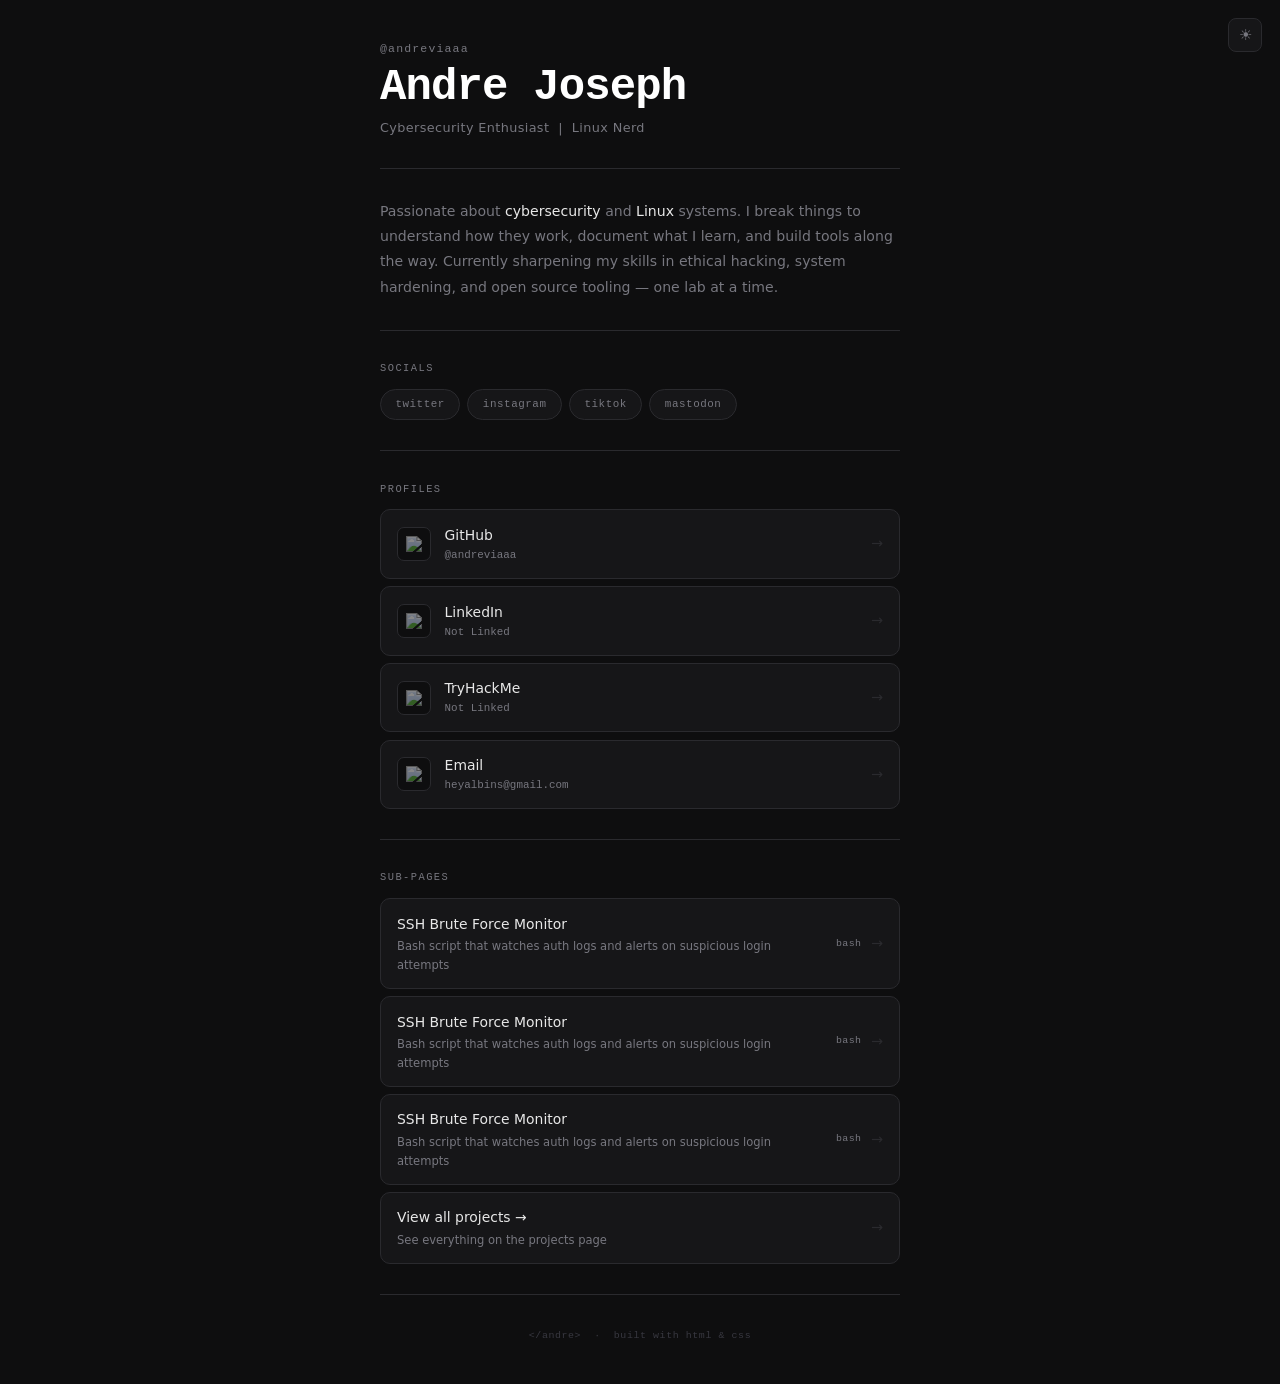
==== index.html @ 6d5d3662 "Add files via upload" ====
<!doctype html>
<html lang="en">
    <head>
        <meta charset="UTF-8" />
        <meta name="viewport" content="width=device-width, initial-scale=1.0" />
        <title>Andre Viaaa — Just happen to be here</title>
        <meta
            name="description"
            content="Andre — Cybersecurity enthusiast and Linux nerd. Breaking things, learning how they work, and building tools along the way."
        />
        <meta name="author" content="Andre" />
        <meta name="theme-color" content="#0e0e0f" />
        <meta property="og:title" content="Andre — Cybersecurity Enthusiast" />
        <meta
            property="og:description"
            content="Cybersecurity enthusiast and Linux nerd. Breaking things, learning how they work, and building tools along the way."
        />
        <meta property="og:type" content="website" />
        <link
            rel="icon"
            type="image/svg+xml"
            href="data:image/svg+xml,<svg xmlns='http://www.w3.org/2000/svg' viewBox='0 0 32 32'><rect width='32' height='32' rx='6' fill='%230e0e0f'/><rect x='6' y='20' width='14' height='4' rx='1' fill='%23e8e8e8'/></svg>"
        />
        <link rel="stylesheet" href="assets/css/main.css" />
    </head>
    <body>
        <button
            class="toggle-btn"
            onclick="toggleTheme()"
            title="Toggle light/dark mode"
            aria-label="Toggle light/dark mode"
        >
            <span id="theme-icon">☀</span>
        </button>

        <main class="card">
            <!-- ── Header ── -->
            <header>
                <p class="handle">@andreviaaa</p>
                <h1 class="name">Andre Joseph</h1>
                <p class="subheading">
                    Cybersecurity Enthusiast &nbsp;|&nbsp; Linux Nerd
                </p>
            </header>

            <div class="divider"></div>

            <!-- ── Intro ── -->
            <p class="intro">
                Passionate about <strong>cybersecurity</strong> and
                <strong>Linux</strong> systems. I break things to understand how
                they work, document what I learn, and build tools along the way.
                Currently sharpening my skills in ethical hacking, system
                hardening, and open source tooling — one lab at a time.
            </p>

            <div class="divider"></div>

            <!-- ── Socials ── -->
            <!-- TO ADD: copy any social-pill line, update href and text -->
            <section>
                <p class="section-label">Socials</p>
                <div class="socials">
                    <a
                        class="social-pill"
                        href="https://twitter.com/andreviaaa"
                        target="_blank"
                        rel="noopener noreferrer"
                        >twitter</a
                    >
                    <a
                        class="social-pill"
                        href="https://instagram.com/andreviaaa"
                        target="_blank"
                        rel="noopener noreferrer"
                        >instagram</a
                    >
                    <a
                        class="social-pill"
                        href="https://reddit.com/u/andreviaaa"
                        target="_blank"
                        rel="noopener noreferrer"
                        >tiktok</a
                    >
                    <a
                        class="social-pill"
                        href="https://t.me/andreviaaa"
                        target="_blank"
                        rel="noopener noreferrer"
                        >mastodon</a
                    >
                    <!-- add more pills here -->
                </div>
            </section>

            <div class="divider"></div>

            <!-- ── Profiles ── -->
            <!-- TO ADD: copy any link-item block, update href, link-name, link-handle, img src -->
            <section>
                <p class="section-label">Profiles</p>
                <nav class="links">
                    <a
                        class="link-item"
                        href="https://github.com/andreviaaa"
                        target="_blank"
                        rel="noopener noreferrer"
                    >
                        <div class="link-left">
                            <div class="link-icon">
                                <img
                                    src="assets/icons/github.png"
                                    alt="GitHub"
                                />
                            </div>
                            <div class="link-info">
                                <span class="link-name">GitHub</span>
                                <span class="link-handle">@andreviaaa</span>
                            </div>
                        </div>
                        <span class="link-arrow">→</span>
                    </a>

                    <a
                        class="link-item"
                        href="#"
                        target="_blank"
                        rel="noopener noreferrer"
                    >
                        <div class="link-left">
                            <div class="link-icon">
                                <img
                                    src="assets/icons/linkedin.png"
                                    alt="LinkedIn"
                                />
                            </div>
                            <div class="link-info">
                                <span class="link-name">LinkedIn</span>
                                <span class="link-handle">Not Linked</span>
                            </div>
                        </div>
                        <span class="link-arrow">→</span>
                    </a>

                    <a
                        class="link-item"
                        href="#"
                        target="_blank"
                        rel="noopener noreferrer"
                    >
                        <div class="link-left">
                            <div class="link-icon">
                                <img
                                    src="assets/icons/tryhackme.png"
                                    alt="TryHackMe"
                                />
                            </div>
                            <div class="link-info">
                                <span class="link-name">TryHackMe</span>
                                <span class="link-handle">Not Linked</span>
                            </div>
                        </div>
                        <span class="link-arrow">→</span>
                    </a>

                    <a class="link-item" href="mailto:heyalbins@gmail.com">
                        <div class="link-left">
                            <div class="link-icon">
                                <img src="assets/icons/email.png" alt="Email" />
                            </div>
                            <div class="link-info">
                                <span class="link-name">Email</span>
                                <span class="link-handle"
                                    >heyalbins@gmail.com</span
                                >
                            </div>
                        </div>
                        <span class="link-arrow">→</span>
                    </a>
                </nav>
            </section>

            <div class="divider"></div>

            <!-- ── Projects ── -->
            <!-- TO ADD: copy any port-card block, update href, port-title, port-desc, port-tag -->
            <section>
                <p class="section-label">Sub-Pages</p>
                <div class="port-grid">
                    <a class="port-card" href="pages/projects.html">
                        <div class="port-info">
                            <span class="port-title"
                                >SSH Brute Force Monitor</span
                            >
                            <span class="port-desc"
                                >Bash script that watches auth logs and alerts
                                on suspicious login attempts</span
                            >
                        </div>
                        <div class="port-meta">
                            <span class="port-tag">bash</span
                            ><span class="port-arrow">→</span>
                        </div>
                    </a>

                    <a class="port-card" href="pages/projects.html">
                        <div class="port-info">
                            <span class="port-title"
                                >SSH Brute Force Monitor</span
                            >
                            <span class="port-desc"
                                >Bash script that watches auth logs and alerts
                                on suspicious login attempts</span
                            >
                        </div>
                        <div class="port-meta">
                            <span class="port-tag">bash</span
                            ><span class="port-arrow">→</span>
                        </div>
                    </a>

                    <a class="port-card" href="pages/projects.html">
                        <div class="port-info">
                            <span class="port-title"
                                >SSH Brute Force Monitor</span
                            >
                            <span class="port-desc"
                                >Bash script that watches auth logs and alerts
                                on suspicious login attempts</span
                            >
                        </div>
                        <div class="port-meta">
                            <span class="port-tag">bash</span
                            ><span class="port-arrow">→</span>
                        </div>
                    </a>

                    <a class="port-card" href="pages/projects.html">
                        <div class="port-info">
                            <span class="port-title">View all projects →</span>
                            <span class="port-desc"
                                >See everything on the projects page</span
                            >
                        </div>
                        <div class="port-meta">
                            <span class="port-arrow">→</span>
                        </div>
                    </a>
                </div>
            </section>

            <div class="divider"></div>

            <footer class="footer">
                &lt;/andre&gt; &nbsp;·&nbsp; built with html &amp; css
            </footer>
        </main>

        <script>
            const root = document.documentElement;
            const icon = document.getElementById("theme-icon");
            function applyTheme(t) {
                root.classList.toggle("light", t === "light");
                icon.textContent = t === "light" ? "☾" : "☀";
            }
            function toggleTheme() {
                const next = root.classList.contains("light")
                    ? "dark"
                    : "light";
                localStorage.setItem("theme", next);
                applyTheme(next);
            }
            applyTheme(localStorage.getItem("theme") || "dark");
        </script>
    </body>
</html>
---- assets/css/main.css ----
/* ============================================================
   main.css — base styles + index.html & 404.html
   zyne.github.io
   ============================================================ */

/* ── Reset ── */
*, *::before, *::after {
  box-sizing: border-box;
  margin: 0;
  padding: 0;
}

/* ── Variables: Dark (default) ── */
:root {
  --bg:        #0e0e0f;
  --surface:   #161618;
  --border:    #2a2a2e;
  --text:      #e8e8e8;
  --muted:     #77777f;
  --highlight: #ffffff;
  --hover-bg:  #1c1c1f;
  --hover-bd:  #4a4a52;
  --footer:    #383840;
  --mono:      'Courier New', Courier, monospace;
  --sans:      -apple-system, BlinkMacSystemFont, 'Segoe UI', system-ui, sans-serif;
  --radius:    10px;
  --max-width: 520px;
  --trans:     0.2s ease;
}

/* ── Variables: Light ── */
:root.light {
  --bg:        #f4f4f5;
  --surface:   #ffffff;
  --border:    #e2e2e5;
  --text:      #1a1a1a;
  --muted:     #888892;
  --highlight: #000000;
  --hover-bg:  #f0f0f2;
  --hover-bd:  #c0c0c8;
  --footer:    #b0b0b8;
}

/* ── Smooth theme transitions ── */
body,
.link-item,
.port-card,
.social-pill,
.link-icon,
.toggle-btn {
  transition:
    background-color var(--trans),
    border-color     var(--trans),
    color            var(--trans);
}

/* ── Base ── */
body {
  background-color: var(--bg);
  color: var(--text);
  font-family: var(--sans);
  font-size: 15px;
  line-height: 1.6;
  min-height: 100dvh;
  display: flex;
  flex-direction: column;
  align-items: center;
  justify-content: center;
  padding: 2.5rem 1.25rem;
}

/* ── Page wrapper ── */
.card {
  width: 100%;
  max-width: var(--max-width);
  display: flex;
  flex-direction: column;
  gap: 1.85rem;
}

/* ── Theme toggle ── */
.toggle-btn {
  position: fixed;
  top: 1.1rem;
  right: 1.1rem;
  width: 34px;
  height: 34px;
  display: flex;
  align-items: center;
  justify-content: center;
  background: var(--surface);
  border: 1px solid var(--border);
  border-radius: 8px;
  cursor: pointer;
  font-size: 0.95rem;
  color: var(--muted);
  user-select: none;
}
.toggle-btn:hover {
  border-color: var(--hover-bd);
  color: var(--text);
}

/* ── Divider ── */
.divider {
  width: 100%;
  height: 1px;
  background: var(--border);
}

/* ── Section label ── */
.section-label {
  font-family: var(--mono);
  font-size: 0.65rem;
  color: var(--muted);
  letter-spacing: 0.14em;
  text-transform: uppercase;
  margin-bottom: 0.75rem;
}

/* ── Footer ── */
.footer {
  font-family: var(--mono);
  font-size: 0.62rem;
  color: var(--footer);
  text-align: center;
  letter-spacing: 0.06em;
  padding-top: 0.25rem;
}

/* ── INDEX: Header ── */
.handle {
  font-family: var(--mono);
  font-size: 0.72rem;
  color: var(--muted);
  letter-spacing: 0.1em;
  margin-bottom: 0.3rem;
}
.name {
  font-family: var(--mono);
  font-size: clamp(2rem, 8vw, 2.75rem);
  font-weight: 700;
  color: var(--highlight);
  letter-spacing: -0.02em;
  line-height: 1.1;
}
.subheading {
  font-size: 0.8rem;
  color: var(--muted);
  margin-top: 0.4rem;
  letter-spacing: 0.03em;
}

/* ── INDEX: Intro ── */
.intro {
  font-size: 0.88rem;
  color: var(--muted);
  line-height: 1.8;
}
.intro strong {
  color: var(--text);
  font-weight: 500;
}

/* ── INDEX: Social pills ── */
.socials {
  display: flex;
  flex-wrap: wrap;
  gap: 0.45rem;
}
.social-pill {
  display: inline-flex;
  align-items: center;
  padding: 0.38rem 0.9rem;
  background: var(--surface);
  border: 1px solid var(--border);
  border-radius: 999px;
  text-decoration: none;
  font-family: var(--mono);
  font-size: 0.68rem;
  color: var(--muted);
  letter-spacing: 0.05em;
}
.social-pill:hover {
  border-color: var(--hover-bd);
  color: var(--text);
  background: var(--hover-bg);
}

/* ── INDEX: Profile link rows ── */
.links {
  display: flex;
  flex-direction: column;
  gap: 0.45rem;
}
.link-item {
  display: flex;
  align-items: center;
  justify-content: space-between;
  padding: 0.85rem 1rem;
  background: var(--surface);
  border: 1px solid var(--border);
  border-radius: var(--radius);
  text-decoration: none;
  color: var(--text);
}
.link-item:hover {
  border-color: var(--hover-bd);
  background: var(--hover-bg);
}
.link-left {
  display: flex;
  align-items: center;
  gap: 0.85rem;
}
.link-icon {
  width: 34px;
  height: 34px;
  display: flex;
  align-items: center;
  justify-content: center;
  background: var(--bg);
  border: 1px solid var(--border);
  border-radius: 7px;
  flex-shrink: 0;
}
.link-icon img {
  width: 16px;
  height: 16px;
  object-fit: contain;
  opacity: 0.5;
  transition: opacity var(--trans);
}
.link-item:hover .link-icon img { opacity: 1; }
.link-info {
  display: flex;
  flex-direction: column;
  gap: 0.05rem;
}
.link-name {
  font-size: 0.87rem;
  font-weight: 500;
  color: var(--text);
}
.link-handle {
  font-family: var(--mono);
  font-size: 0.68rem;
  color: var(--muted);
}
.link-arrow {
  color: var(--border);
  font-size: 0.9rem;
  transition: color var(--trans), transform var(--trans);
}
.link-item:hover .link-arrow {
  color: var(--muted);
  transform: translateX(2px);
}

/* ── INDEX: Portfolio preview cards ── */
.port-grid {
  display: flex;
  flex-direction: column;
  gap: 0.45rem;
}
.port-card {
  display: flex;
  align-items: center;
  justify-content: space-between;
  padding: 0.85rem 1rem;
  background: var(--surface);
  border: 1px solid var(--border);
  border-radius: var(--radius);
  text-decoration: none;
  color: var(--text);
  transition: background-color var(--trans), border-color var(--trans);
}
.port-card:hover {
  border-color: var(--hover-bd);
  background: var(--hover-bg);
}
.port-info {
  display: flex;
  flex-direction: column;
  gap: 0.15rem;
}
.port-title {
  font-size: 0.87rem;
  font-weight: 500;
  color: var(--text);
}
.port-desc {
  font-size: 0.72rem;
  color: var(--muted);
}
.port-meta {
  display: flex;
  align-items: center;
  gap: 0.6rem;
  flex-shrink: 0;
  margin-left: 0.75rem;
}
.port-tag {
  font-family: var(--mono);
  font-size: 0.62rem;
  color: var(--muted);
  letter-spacing: 0.04em;
  white-space: nowrap;
}
.port-arrow {
  color: var(--border);
  font-size: 0.9rem;
  transition: color var(--trans), transform var(--trans);
}
.port-card:hover .port-arrow {
  color: var(--muted);
  transform: translateX(2px);
}

/* ── 404 ── */
.code-404 {
  font-family: var(--mono);
  font-size: clamp(3.5rem, 16vw, 5.5rem);
  font-weight: 700;
  color: var(--highlight);
  letter-spacing: -0.04em;
  line-height: 1;
}
.label-404 {
  font-family: var(--mono);
  font-size: 0.72rem;
  color: var(--muted);
  letter-spacing: 0.1em;
  margin-top: 0.5rem;
}
.message-404 {
  font-size: 0.88rem;
  color: var(--muted);
  line-height: 1.8;
}
.message-404 strong {
  color: var(--text);
  font-weight: 500;
}
.home-btn {
  display: inline-flex;
  align-items: center;
  gap: 0.5rem;
  padding: 0.85rem 1rem;
  background: var(--surface);
  border: 1px solid var(--border);
  border-radius: var(--radius);
  text-decoration: none;
  font-size: 0.87rem;
  font-weight: 500;
  color: var(--text);
  align-self: flex-start;
  transition: background-color var(--trans), border-color var(--trans);
}
.home-btn:hover {
  border-color: var(--hover-bd);
  background: var(--hover-bg);
}
.home-btn-arrow {
  color: var(--muted);
  transition: transform var(--trans);
}
.home-btn:hover .home-btn-arrow {
  transform: translateX(-2px);
}

/* ── Mobile ── */
@media (max-width: 400px) {
  .link-item,
  .port-card   { padding: 0.75rem 0.85rem; }
  .social-pill { font-size: 0.65rem; padding: 0.32rem 0.75rem; }
}
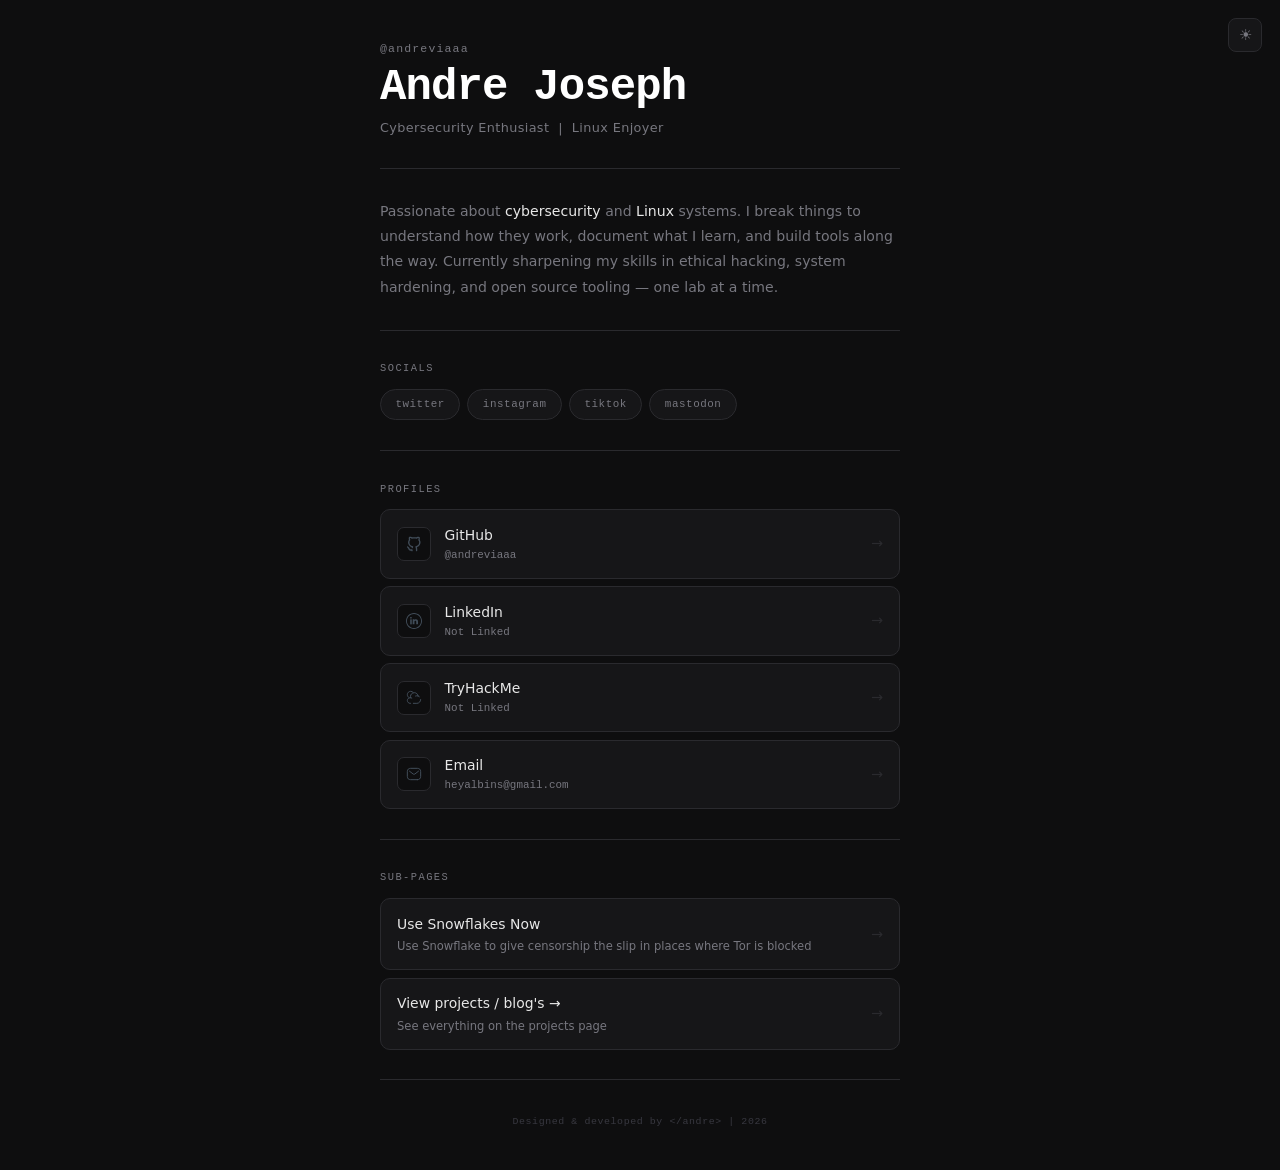
==== commit 7cd554b5: "Add files via upload" ====
--- a/index.html
+++ b/index.html
@@ -3,7 +3,7 @@
     <head>
         <meta charset="UTF-8" />
         <meta name="viewport" content="width=device-width, initial-scale=1.0" />
-        <title>Andre Viaaa — Just happen to be here</title>
+        <title>Andre Joseph — Just happen to be here</title>
         <meta
             name="description"
             content="Andre — Cybersecurity enthusiast and Linux nerd. Breaking things, learning how they work, and building tools along the way."
@@ -16,11 +16,7 @@
             content="Cybersecurity enthusiast and Linux nerd. Breaking things, learning how they work, and building tools along the way."
         />
         <meta property="og:type" content="website" />
-        <link
-            rel="icon"
-            type="image/svg+xml"
-            href="data:image/svg+xml,<svg xmlns='http://www.w3.org/2000/svg' viewBox='0 0 32 32'><rect width='32' height='32' rx='6' fill='%230e0e0f'/><rect x='6' y='20' width='14' height='4' rx='1' fill='%23e8e8e8'/></svg>"
-        />
+        <link rel="icon" type="image/svg+xml" href="assets/icons/ghost.png" />
         <link rel="stylesheet" href="assets/css/main.css" />
     </head>
     <body>
@@ -39,7 +35,7 @@
                 <p class="handle">@andreviaaa</p>
                 <h1 class="name">Andre Joseph</h1>
                 <p class="subheading">
-                    Cybersecurity Enthusiast &nbsp;|&nbsp; Linux Nerd
+                    Cybersecurity Enthusiast &nbsp;|&nbsp; Linux Enjoyer
                 </p>
             </header>
 
@@ -63,7 +59,7 @@
                 <div class="socials">
                     <a
                         class="social-pill"
-                        href="https://twitter.com/andreviaaa"
+                        href="#"
                         target="_blank"
                         rel="noopener noreferrer"
                         >twitter</a
@@ -77,14 +73,14 @@
                     >
                     <a
                         class="social-pill"
-                        href="https://reddit.com/u/andreviaaa"
+                        href="https://tiktok.com/andreviaaa"
                         target="_blank"
                         rel="noopener noreferrer"
                         >tiktok</a
                     >
                     <a
                         class="social-pill"
-                        href="https://t.me/andreviaaa"
+                        href="#"
                         target="_blank"
                         rel="noopener noreferrer"
                         >mastodon</a
@@ -109,7 +105,7 @@
                         <div class="link-left">
                             <div class="link-icon">
                                 <img
-                                    src="assets/icons/github.png"
+                                    src="assets/icons/github.svg"
                                     alt="GitHub"
                                 />
                             </div>
@@ -130,7 +126,7 @@
                         <div class="link-left">
                             <div class="link-icon">
                                 <img
-                                    src="assets/icons/linkedin.png"
+                                    src="assets/icons/linkedin.svg"
                                     alt="LinkedIn"
                                 />
                             </div>
@@ -151,7 +147,7 @@
                         <div class="link-left">
                             <div class="link-icon">
                                 <img
-                                    src="assets/icons/tryhackme.png"
+                                    src="assets/icons/tryhackme.svg"
                                     alt="TryHackMe"
                                 />
                             </div>
@@ -166,7 +162,7 @@
                     <a class="link-item" href="mailto:heyalbins@gmail.com">
                         <div class="link-left">
                             <div class="link-icon">
-                                <img src="assets/icons/email.png" alt="Email" />
+                                <img src="assets/icons/email.svg" alt="Email" />
                             </div>
                             <div class="link-info">
                                 <span class="link-name">Email</span>
@@ -187,57 +183,29 @@
             <section>
                 <p class="section-label">Sub-Pages</p>
                 <div class="port-grid">
+                    <a
+                        class="port-card"
+                        href="https://snowflake.torproject.org/"
+                        target="_blank"
+                    >
+                        <div class="port-info">
+                            <span class="port-title">Use Snowflakes Now</span>
+                            <span class="port-desc"
+                                >Use Snowflake to give censorship the slip in
+                                places where Tor is blocked</span
+                            >
+                        </div>
+                        <div class="port-meta">
+                            <!-- --  <span class="port-tag">good-ads</span> -->
+                            <span class="port-arrow">→</span>
+                        </div>
+                    </a>
+
                     <a class="port-card" href="pages/projects.html">
                         <div class="port-info">
                             <span class="port-title"
-                                >SSH Brute Force Monitor</span
+                                >View projects / blog's →</span
                             >
-                            <span class="port-desc"
-                                >Bash script that watches auth logs and alerts
-                                on suspicious login attempts</span
-                            >
-                        </div>
-                        <div class="port-meta">
-                            <span class="port-tag">bash</span
-                            ><span class="port-arrow">→</span>
-                        </div>
-                    </a>
-
-                    <a class="port-card" href="pages/projects.html">
-                        <div class="port-info">
-                            <span class="port-title"
-                                >SSH Brute Force Monitor</span
-                            >
-                            <span class="port-desc"
-                                >Bash script that watches auth logs and alerts
-                                on suspicious login attempts</span
-                            >
-                        </div>
-                        <div class="port-meta">
-                            <span class="port-tag">bash</span
-                            ><span class="port-arrow">→</span>
-                        </div>
-                    </a>
-
-                    <a class="port-card" href="pages/projects.html">
-                        <div class="port-info">
-                            <span class="port-title"
-                                >SSH Brute Force Monitor</span
-                            >
-                            <span class="port-desc"
-                                >Bash script that watches auth logs and alerts
-                                on suspicious login attempts</span
-                            >
-                        </div>
-                        <div class="port-meta">
-                            <span class="port-tag">bash</span
-                            ><span class="port-arrow">→</span>
-                        </div>
-                    </a>
-
-                    <a class="port-card" href="pages/projects.html">
-                        <div class="port-info">
-                            <span class="port-title">View all projects →</span>
                             <span class="port-desc"
                                 >See everything on the projects page</span
                             >
@@ -252,7 +220,7 @@
             <div class="divider"></div>
 
             <footer class="footer">
-                &lt;/andre&gt; &nbsp;·&nbsp; built with html &amp; css
+                Designed & developed by &lt;/andre&gt; | 2026
             </footer>
         </main>
 
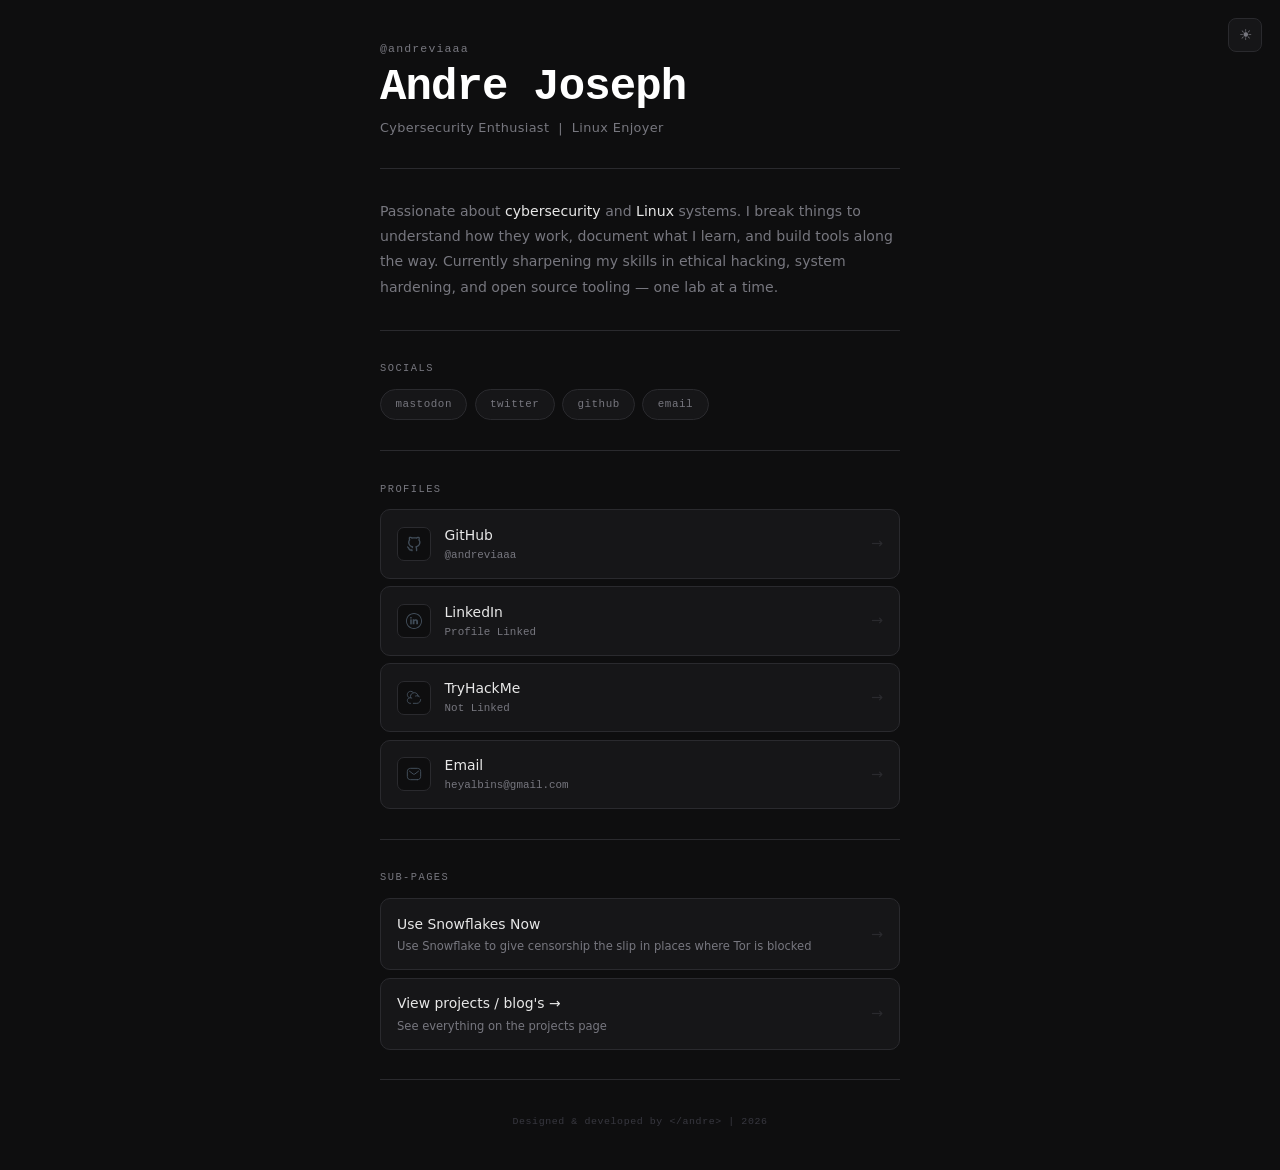
==== commit 84219a66: "Add files via upload" ====
--- a/index.html
+++ b/index.html
@@ -62,29 +62,31 @@
                         href="#"
                         target="_blank"
                         rel="noopener noreferrer"
+                        >mastodon</a
+                    >
+                    <a
+                        class="social-pill"
+                        href="#"
+                        target="_blank"
+                        rel="noopener noreferrer"
                         >twitter</a
                     >
-                    <a
-                        class="social-pill"
-                        href="https://instagram.com/andreviaaa"
-                        target="_blank"
-                        rel="noopener noreferrer"
-                        >instagram</a
-                    >
-                    <a
-                        class="social-pill"
-                        href="https://tiktok.com/andreviaaa"
-                        target="_blank"
-                        rel="noopener noreferrer"
-                        >tiktok</a
-                    >
-                    <a
-                        class="social-pill"
-                        href="#"
-                        target="_blank"
-                        rel="noopener noreferrer"
-                        >mastodon</a
-                    >
+
+                    <a
+                        class="social-pill"
+                        href="https://github.com/andreviaaa"
+                        target="_blank"
+                        rel="noopener noreferrer"
+                        >github</a
+                    >
+                    <a
+                        class="social-pill"
+                        href="mailto://heyalbins@gmail.com"
+                        target="_blank"
+                        rel="noopener noreferrer"
+                        >email</a
+                    >
+
                     <!-- add more pills here -->
                 </div>
             </section>
@@ -119,7 +121,8 @@
 
                     <a
                         class="link-item"
-                        href="#"
+                        href="https://www.linkedin.com/in/
+albinshiby"
                         target="_blank"
                         rel="noopener noreferrer"
                     >
@@ -132,7 +135,7 @@
                             </div>
                             <div class="link-info">
                                 <span class="link-name">LinkedIn</span>
-                                <span class="link-handle">Not Linked</span>
+                                <span class="link-handle">Profile Linked</span>
                             </div>
                         </div>
                         <span class="link-arrow">→</span>
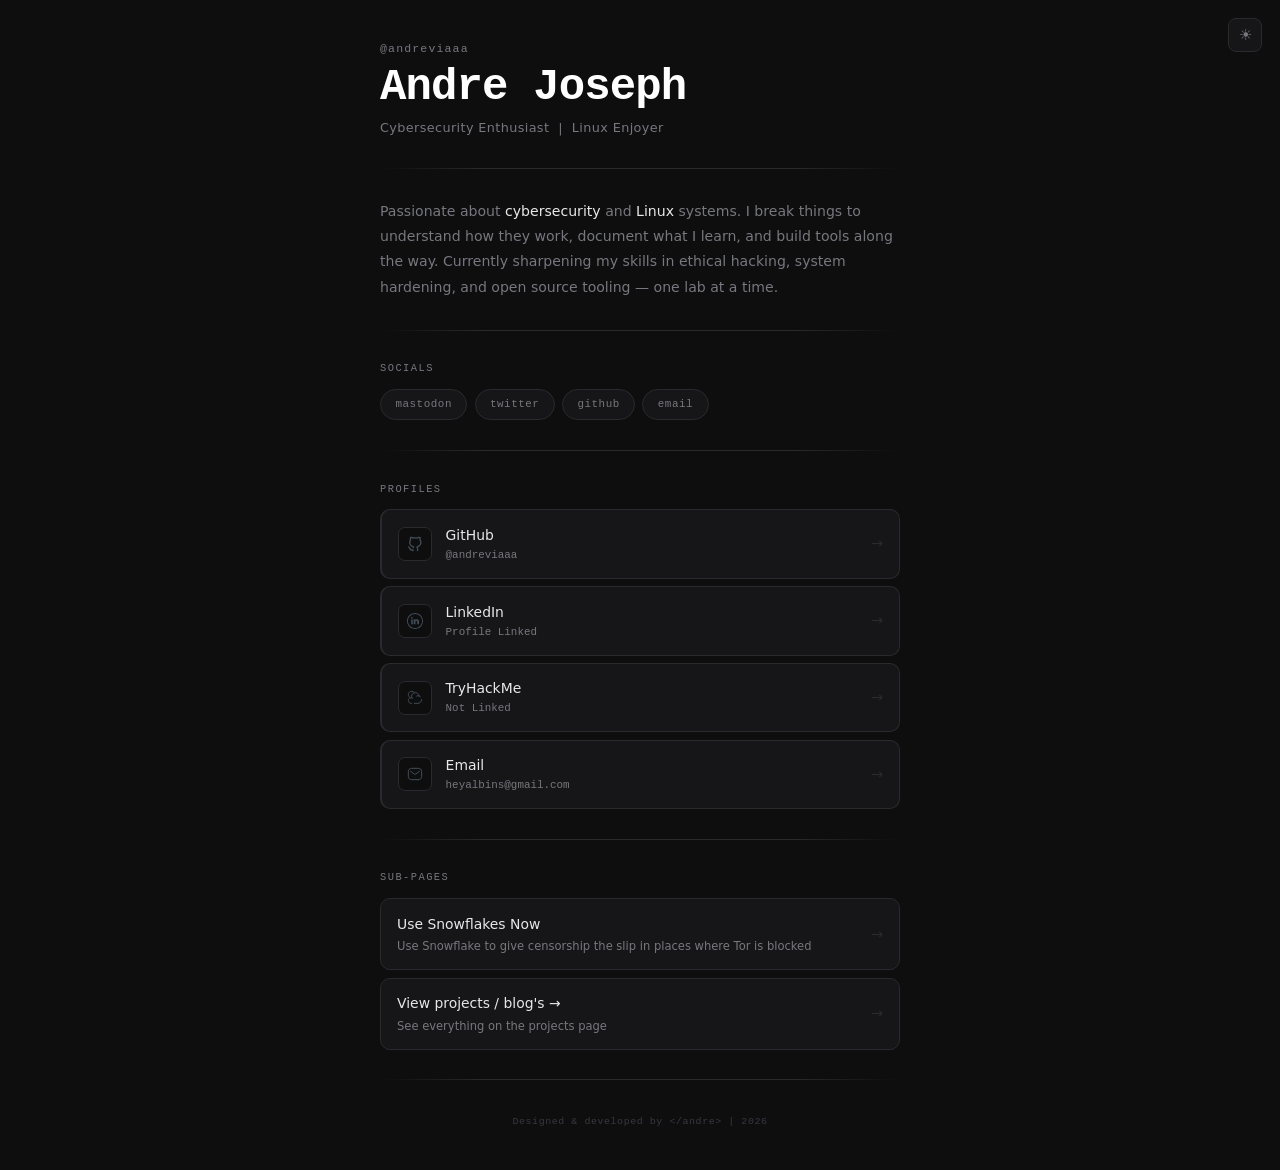
==== commit df0b19ff: "Add files via upload" ====
--- a/index.html
+++ b/index.html
@@ -16,6 +16,14 @@
             content="Cybersecurity enthusiast and Linux nerd. Breaking things, learning how they work, and building tools along the way."
         />
         <meta property="og:type" content="website" />
+        <meta property="og:url" content="https://andreviaaa.github.io/" />
+        <link rel="canonical" href="https://andreviaaa.github.io/" />
+        <meta name="twitter:card" content="summary" />
+        <meta name="twitter:title" content="Andre — Cybersecurity Enthusiast" />
+        <meta
+            name="twitter:description"
+            content="Cybersecurity enthusiast and Linux nerd. Breaking things, learning how they work, and building tools along the way."
+        />
         <link rel="icon" type="image/svg+xml" href="assets/icons/ghost.png" />
         <link rel="stylesheet" href="assets/css/main.css" />
     </head>
@@ -121,8 +129,7 @@
 
                     <a
                         class="link-item"
-                        href="https://www.linkedin.com/in/
-albinshiby"
+                        href="https://www.linkedin.com/in/albinshiby"
                         target="_blank"
                         rel="noopener noreferrer"
                     >
--- a/assets/css/main.css
+++ b/assets/css/main.css
@@ -4,41 +4,58 @@
    ============================================================ */
 
 /* ── Reset ── */
-*, *::before, *::after {
-  box-sizing: border-box;
-  margin: 0;
-  padding: 0;
-}
-
+*,
+*::before,
+*::after {
+    box-sizing: border-box;
+    margin: 0;
+    padding: 0;
+}
+/* ── Smooth scroll ── */
+html {
+    scroll-behavior: smooth;
+}
+
+::selection {
+    background: var(--text);
+    color: var(--bg);
+}
+/* ── Focus ring ── */
+:focus-visible {
+    outline: 1.5px solid var(--muted);
+    outline-offset: 3px;
+    border-radius: var(--radius);
+}
 /* ── Variables: Dark (default) ── */
 :root {
-  --bg:        #0e0e0f;
-  --surface:   #161618;
-  --border:    #2a2a2e;
-  --text:      #e8e8e8;
-  --muted:     #77777f;
-  --highlight: #ffffff;
-  --hover-bg:  #1c1c1f;
-  --hover-bd:  #4a4a52;
-  --footer:    #383840;
-  --mono:      'Courier New', Courier, monospace;
-  --sans:      -apple-system, BlinkMacSystemFont, 'Segoe UI', system-ui, sans-serif;
-  --radius:    10px;
-  --max-width: 520px;
-  --trans:     0.2s ease;
+    --bg: #0e0e0f;
+    --surface: #161618;
+    --border: #2a2a2e;
+    --text: #e8e8e8;
+    --muted: #77777f;
+    --highlight: #ffffff;
+    --hover-bg: #1c1c1f;
+    --hover-bd: #4a4a52;
+    --footer: #383840;
+    --mono: "Courier New", Courier, monospace;
+    --sans:
+        -apple-system, BlinkMacSystemFont, "Segoe UI", system-ui, sans-serif;
+    --radius: 10px;
+    --max-width: 520px;
+    --trans: 0.2s ease;
 }
 
 /* ── Variables: Light ── */
 :root.light {
-  --bg:        #f4f4f5;
-  --surface:   #ffffff;
-  --border:    #e2e2e5;
-  --text:      #1a1a1a;
-  --muted:     #888892;
-  --highlight: #000000;
-  --hover-bg:  #f0f0f2;
-  --hover-bd:  #c0c0c8;
-  --footer:    #b0b0b8;
+    --bg: #f4f4f5;
+    --surface: #ffffff;
+    --border: #e2e2e5;
+    --text: #1a1a1a;
+    --muted: #888892;
+    --highlight: #000000;
+    --hover-bg: #f0f0f2;
+    --hover-bd: #c0c0c8;
+    --footer: #b0b0b8;
 }
 
 /* ── Smooth theme transitions ── */
@@ -48,330 +65,364 @@
 .social-pill,
 .link-icon,
 .toggle-btn {
-  transition:
-    background-color var(--trans),
-    border-color     var(--trans),
-    color            var(--trans);
+    transition:
+        background-color var(--trans),
+        border-color var(--trans),
+        color var(--trans);
 }
 
 /* ── Base ── */
 body {
-  background-color: var(--bg);
-  color: var(--text);
-  font-family: var(--sans);
-  font-size: 15px;
-  line-height: 1.6;
-  min-height: 100dvh;
-  display: flex;
-  flex-direction: column;
-  align-items: center;
-  justify-content: center;
-  padding: 2.5rem 1.25rem;
-}
-
+    background-color: var(--bg);
+    color: var(--text);
+    font-family: var(--sans);
+    font-size: 15px;
+    line-height: 1.6;
+    min-height: 100dvh;
+    display: flex;
+    flex-direction: column;
+    align-items: center;
+    justify-content: center;
+    padding: 2.5rem 1.25rem;
+    cursor:
+        url("data:image/svg+xml,%3Csvg xmlns='http://www.w3.org/2000/svg' width='12' height='12'%3E%3Ccircle cx='6' cy='6' r='4' fill='%23111113' stroke='%23ffffff' stroke-width='1.5'/%3E%3C/svg%3E")
+            6 6,
+        auto;
+}
+a,
+button,
+[role="button"] {
+    cursor:
+        url("data:image/svg+xml,%3Csvg xmlns='http://www.w3.org/2000/svg' width='12' height='12'%3E%3Ccircle cx='6' cy='6' r='4' fill='%23111113' stroke='%23ffffff' stroke-width='1.5'/%3E%3Ccircle cx='6' cy='6' r='1.5' fill='%23ffffff'/%3E%3C/svg%3E")
+            6 6,
+        pointer;
+}
 /* ── Page wrapper ── */
 .card {
-  width: 100%;
-  max-width: var(--max-width);
-  display: flex;
-  flex-direction: column;
-  gap: 1.85rem;
+    width: 100%;
+    max-width: var(--max-width);
+    display: flex;
+    flex-direction: column;
+    gap: 1.85rem;
 }
 
 /* ── Theme toggle ── */
 .toggle-btn {
-  position: fixed;
-  top: 1.1rem;
-  right: 1.1rem;
-  width: 34px;
-  height: 34px;
-  display: flex;
-  align-items: center;
-  justify-content: center;
-  background: var(--surface);
-  border: 1px solid var(--border);
-  border-radius: 8px;
-  cursor: pointer;
-  font-size: 0.95rem;
-  color: var(--muted);
-  user-select: none;
+    position: fixed;
+    top: 1.1rem;
+    right: 1.1rem;
+    width: 34px;
+    height: 34px;
+    display: flex;
+    align-items: center;
+    justify-content: center;
+    background: var(--surface);
+    border: 1px solid var(--border);
+    border-radius: 8px;
+    cursor: pointer;
+    font-size: 0.95rem;
+    color: var(--muted);
+    user-select: none;
 }
 .toggle-btn:hover {
-  border-color: var(--hover-bd);
-  color: var(--text);
+    border-color: var(--hover-bd);
+    color: var(--text);
 }
 
 /* ── Divider ── */
 .divider {
-  width: 100%;
-  height: 1px;
-  background: var(--border);
+    width: 100%;
+    height: 1px;
+    background: linear-gradient(
+        to right,
+        transparent,
+        var(--border) 20%,
+        var(--border) 80%,
+        transparent
+    );
 }
 
 /* ── Section label ── */
 .section-label {
-  font-family: var(--mono);
-  font-size: 0.65rem;
-  color: var(--muted);
-  letter-spacing: 0.14em;
-  text-transform: uppercase;
-  margin-bottom: 0.75rem;
+    font-family: var(--mono);
+    font-size: 0.65rem;
+    color: var(--muted);
+    letter-spacing: 0.14em;
+    text-transform: uppercase;
+    margin-bottom: 0.75rem;
 }
 
 /* ── Footer ── */
 .footer {
-  font-family: var(--mono);
-  font-size: 0.62rem;
-  color: var(--footer);
-  text-align: center;
-  letter-spacing: 0.06em;
-  padding-top: 0.25rem;
+    font-family: var(--mono);
+    font-size: 0.62rem;
+    color: var(--footer);
+    text-align: center;
+    letter-spacing: 0.06em;
+    padding-top: 0.25rem;
 }
 
 /* ── INDEX: Header ── */
 .handle {
-  font-family: var(--mono);
-  font-size: 0.72rem;
-  color: var(--muted);
-  letter-spacing: 0.1em;
-  margin-bottom: 0.3rem;
+    font-family: var(--mono);
+    font-size: 0.72rem;
+    color: var(--muted);
+    letter-spacing: 0.1em;
+    margin-bottom: 0.3rem;
 }
 .name {
-  font-family: var(--mono);
-  font-size: clamp(2rem, 8vw, 2.75rem);
-  font-weight: 700;
-  color: var(--highlight);
-  letter-spacing: -0.02em;
-  line-height: 1.1;
+    font-family: var(--mono);
+    font-size: clamp(2rem, 8vw, 2.75rem);
+    font-weight: 700;
+    color: var(--highlight);
+    letter-spacing: -0.02em;
+    line-height: 1.1;
 }
 .subheading {
-  font-size: 0.8rem;
-  color: var(--muted);
-  margin-top: 0.4rem;
-  letter-spacing: 0.03em;
+    font-size: 0.8rem;
+    color: var(--muted);
+    margin-top: 0.4rem;
+    letter-spacing: 0.03em;
 }
 
 /* ── INDEX: Intro ── */
 .intro {
-  font-size: 0.88rem;
-  color: var(--muted);
-  line-height: 1.8;
+    font-size: 0.88rem;
+    color: var(--muted);
+    line-height: 1.8;
 }
 .intro strong {
-  color: var(--text);
-  font-weight: 500;
+    color: var(--text);
+    font-weight: 500;
 }
 
 /* ── INDEX: Social pills ── */
 .socials {
-  display: flex;
-  flex-wrap: wrap;
-  gap: 0.45rem;
+    display: flex;
+    flex-wrap: wrap;
+    gap: 0.45rem;
 }
 .social-pill {
-  display: inline-flex;
-  align-items: center;
-  padding: 0.38rem 0.9rem;
-  background: var(--surface);
-  border: 1px solid var(--border);
-  border-radius: 999px;
-  text-decoration: none;
-  font-family: var(--mono);
-  font-size: 0.68rem;
-  color: var(--muted);
-  letter-spacing: 0.05em;
+    display: inline-flex;
+    align-items: center;
+    padding: 0.38rem 0.9rem;
+    background: var(--surface);
+    border: 1px solid var(--border);
+    border-radius: 999px;
+    text-decoration: none;
+    font-family: var(--mono);
+    font-size: 0.68rem;
+    color: var(--muted);
+    letter-spacing: 0.05em;
 }
 .social-pill:hover {
-  border-color: var(--hover-bd);
-  color: var(--text);
-  background: var(--hover-bg);
+    border-color: var(--hover-bd);
+    color: var(--text);
+    background: var(--hover-bg);
 }
 
 /* ── INDEX: Profile link rows ── */
 .links {
-  display: flex;
-  flex-direction: column;
-  gap: 0.45rem;
+    display: flex;
+    flex-direction: column;
+    gap: 0.45rem;
 }
 .link-item {
-  display: flex;
-  align-items: center;
-  justify-content: space-between;
-  padding: 0.85rem 1rem;
-  background: var(--surface);
-  border: 1px solid var(--border);
-  border-radius: var(--radius);
-  text-decoration: none;
-  color: var(--text);
+    display: flex;
+    align-items: center;
+    justify-content: space-between;
+    padding: 0.85rem 1rem;
+    background: var(--surface);
+    border: 1px solid var(--border);
+    border-left: 2px solid var(--border);
+    border-radius: var(--radius);
+    text-decoration: none;
+    color: var(--text);
 }
 .link-item:hover {
-  border-color: var(--hover-bd);
-  background: var(--hover-bg);
+    border-color: var(--hover-bd);
+    border-left-color: var(--highlight);
+    background: var(--hover-bg);
 }
 .link-left {
-  display: flex;
-  align-items: center;
-  gap: 0.85rem;
+    display: flex;
+    align-items: center;
+    gap: 0.85rem;
 }
 .link-icon {
-  width: 34px;
-  height: 34px;
-  display: flex;
-  align-items: center;
-  justify-content: center;
-  background: var(--bg);
-  border: 1px solid var(--border);
-  border-radius: 7px;
-  flex-shrink: 0;
+    width: 34px;
+    height: 34px;
+    display: flex;
+    align-items: center;
+    justify-content: center;
+    background: var(--bg);
+    border: 1px solid var(--border);
+    border-radius: 7px;
+    flex-shrink: 0;
 }
 .link-icon img {
-  width: 16px;
-  height: 16px;
-  object-fit: contain;
-  opacity: 0.5;
-  transition: opacity var(--trans);
-}
-.link-item:hover .link-icon img { opacity: 1; }
+    width: 16px;
+    height: 16px;
+    object-fit: contain;
+    opacity: 0.5;
+    transition: opacity var(--trans);
+}
+.link-item:hover .link-icon img {
+    opacity: 1;
+}
 .link-info {
-  display: flex;
-  flex-direction: column;
-  gap: 0.05rem;
+    display: flex;
+    flex-direction: column;
+    gap: 0.05rem;
 }
 .link-name {
-  font-size: 0.87rem;
-  font-weight: 500;
-  color: var(--text);
+    font-size: 0.87rem;
+    font-weight: 500;
+    color: var(--text);
 }
 .link-handle {
-  font-family: var(--mono);
-  font-size: 0.68rem;
-  color: var(--muted);
+    font-family: var(--mono);
+    font-size: 0.68rem;
+    color: var(--muted);
 }
 .link-arrow {
-  color: var(--border);
-  font-size: 0.9rem;
-  transition: color var(--trans), transform var(--trans);
+    color: var(--border);
+    font-size: 0.9rem;
+    transition:
+        color var(--trans),
+        transform var(--trans);
 }
 .link-item:hover .link-arrow {
-  color: var(--muted);
-  transform: translateX(2px);
+    color: var(--muted);
+    transform: translateX(2px);
 }
 
 /* ── INDEX: Portfolio preview cards ── */
 .port-grid {
-  display: flex;
-  flex-direction: column;
-  gap: 0.45rem;
+    display: flex;
+    flex-direction: column;
+    gap: 0.45rem;
 }
 .port-card {
-  display: flex;
-  align-items: center;
-  justify-content: space-between;
-  padding: 0.85rem 1rem;
-  background: var(--surface);
-  border: 1px solid var(--border);
-  border-radius: var(--radius);
-  text-decoration: none;
-  color: var(--text);
-  transition: background-color var(--trans), border-color var(--trans);
+    display: flex;
+    align-items: center;
+    justify-content: space-between;
+    padding: 0.85rem 1rem;
+    background: var(--surface);
+    border: 1px solid var(--border);
+    border-radius: var(--radius);
+    text-decoration: none;
+    color: var(--text);
+    transition:
+        background-color var(--trans),
+        border-color var(--trans);
 }
 .port-card:hover {
-  border-color: var(--hover-bd);
-  background: var(--hover-bg);
+    border-color: var(--hover-bd);
+    background: var(--hover-bg);
 }
 .port-info {
-  display: flex;
-  flex-direction: column;
-  gap: 0.15rem;
+    display: flex;
+    flex-direction: column;
+    gap: 0.15rem;
 }
 .port-title {
-  font-size: 0.87rem;
-  font-weight: 500;
-  color: var(--text);
+    font-size: 0.87rem;
+    font-weight: 500;
+    color: var(--text);
 }
 .port-desc {
-  font-size: 0.72rem;
-  color: var(--muted);
+    font-size: 0.72rem;
+    color: var(--muted);
 }
 .port-meta {
-  display: flex;
-  align-items: center;
-  gap: 0.6rem;
-  flex-shrink: 0;
-  margin-left: 0.75rem;
+    display: flex;
+    align-items: center;
+    gap: 0.6rem;
+    flex-shrink: 0;
+    margin-left: 0.75rem;
 }
 .port-tag {
-  font-family: var(--mono);
-  font-size: 0.62rem;
-  color: var(--muted);
-  letter-spacing: 0.04em;
-  white-space: nowrap;
+    font-family: var(--mono);
+    font-size: 0.62rem;
+    color: var(--muted);
+    letter-spacing: 0.04em;
+    white-space: nowrap;
 }
 .port-arrow {
-  color: var(--border);
-  font-size: 0.9rem;
-  transition: color var(--trans), transform var(--trans);
+    color: var(--border);
+    font-size: 0.9rem;
+    transition:
+        color var(--trans),
+        transform var(--trans);
 }
 .port-card:hover .port-arrow {
-  color: var(--muted);
-  transform: translateX(2px);
+    color: var(--muted);
+    transform: translateX(2px);
 }
 
 /* ── 404 ── */
 .code-404 {
-  font-family: var(--mono);
-  font-size: clamp(3.5rem, 16vw, 5.5rem);
-  font-weight: 700;
-  color: var(--highlight);
-  letter-spacing: -0.04em;
-  line-height: 1;
+    font-family: var(--mono);
+    font-size: clamp(3.5rem, 16vw, 5.5rem);
+    font-weight: 700;
+    color: var(--highlight);
+    letter-spacing: -0.04em;
+    line-height: 1;
 }
 .label-404 {
-  font-family: var(--mono);
-  font-size: 0.72rem;
-  color: var(--muted);
-  letter-spacing: 0.1em;
-  margin-top: 0.5rem;
+    font-family: var(--mono);
+    font-size: 0.72rem;
+    color: var(--muted);
+    letter-spacing: 0.1em;
+    margin-top: 0.5rem;
 }
 .message-404 {
-  font-size: 0.88rem;
-  color: var(--muted);
-  line-height: 1.8;
+    font-size: 0.88rem;
+    color: var(--muted);
+    line-height: 1.8;
 }
 .message-404 strong {
-  color: var(--text);
-  font-weight: 500;
+    color: var(--text);
+    font-weight: 500;
 }
 .home-btn {
-  display: inline-flex;
-  align-items: center;
-  gap: 0.5rem;
-  padding: 0.85rem 1rem;
-  background: var(--surface);
-  border: 1px solid var(--border);
-  border-radius: var(--radius);
-  text-decoration: none;
-  font-size: 0.87rem;
-  font-weight: 500;
-  color: var(--text);
-  align-self: flex-start;
-  transition: background-color var(--trans), border-color var(--trans);
+    display: inline-flex;
+    align-items: center;
+    gap: 0.5rem;
+    padding: 0.85rem 1rem;
+    background: var(--surface);
+    border: 1px solid var(--border);
+    border-radius: var(--radius);
+    text-decoration: none;
+    font-size: 0.87rem;
+    font-weight: 500;
+    color: var(--text);
+    align-self: flex-start;
+    transition:
+        background-color var(--trans),
+        border-color var(--trans);
 }
 .home-btn:hover {
-  border-color: var(--hover-bd);
-  background: var(--hover-bg);
+    border-color: var(--hover-bd);
+    background: var(--hover-bg);
 }
 .home-btn-arrow {
-  color: var(--muted);
-  transition: transform var(--trans);
+    color: var(--muted);
+    transition: transform var(--trans);
 }
 .home-btn:hover .home-btn-arrow {
-  transform: translateX(-2px);
+    transform: translateX(-2px);
 }
 
 /* ── Mobile ── */
 @media (max-width: 400px) {
-  .link-item,
-  .port-card   { padding: 0.75rem 0.85rem; }
-  .social-pill { font-size: 0.65rem; padding: 0.32rem 0.75rem; }
-}
+    .link-item,
+    .port-card {
+        padding: 0.75rem 0.85rem;
+    }
+    .social-pill {
+        font-size: 0.65rem;
+        padding: 0.32rem 0.75rem;
+    }
+}
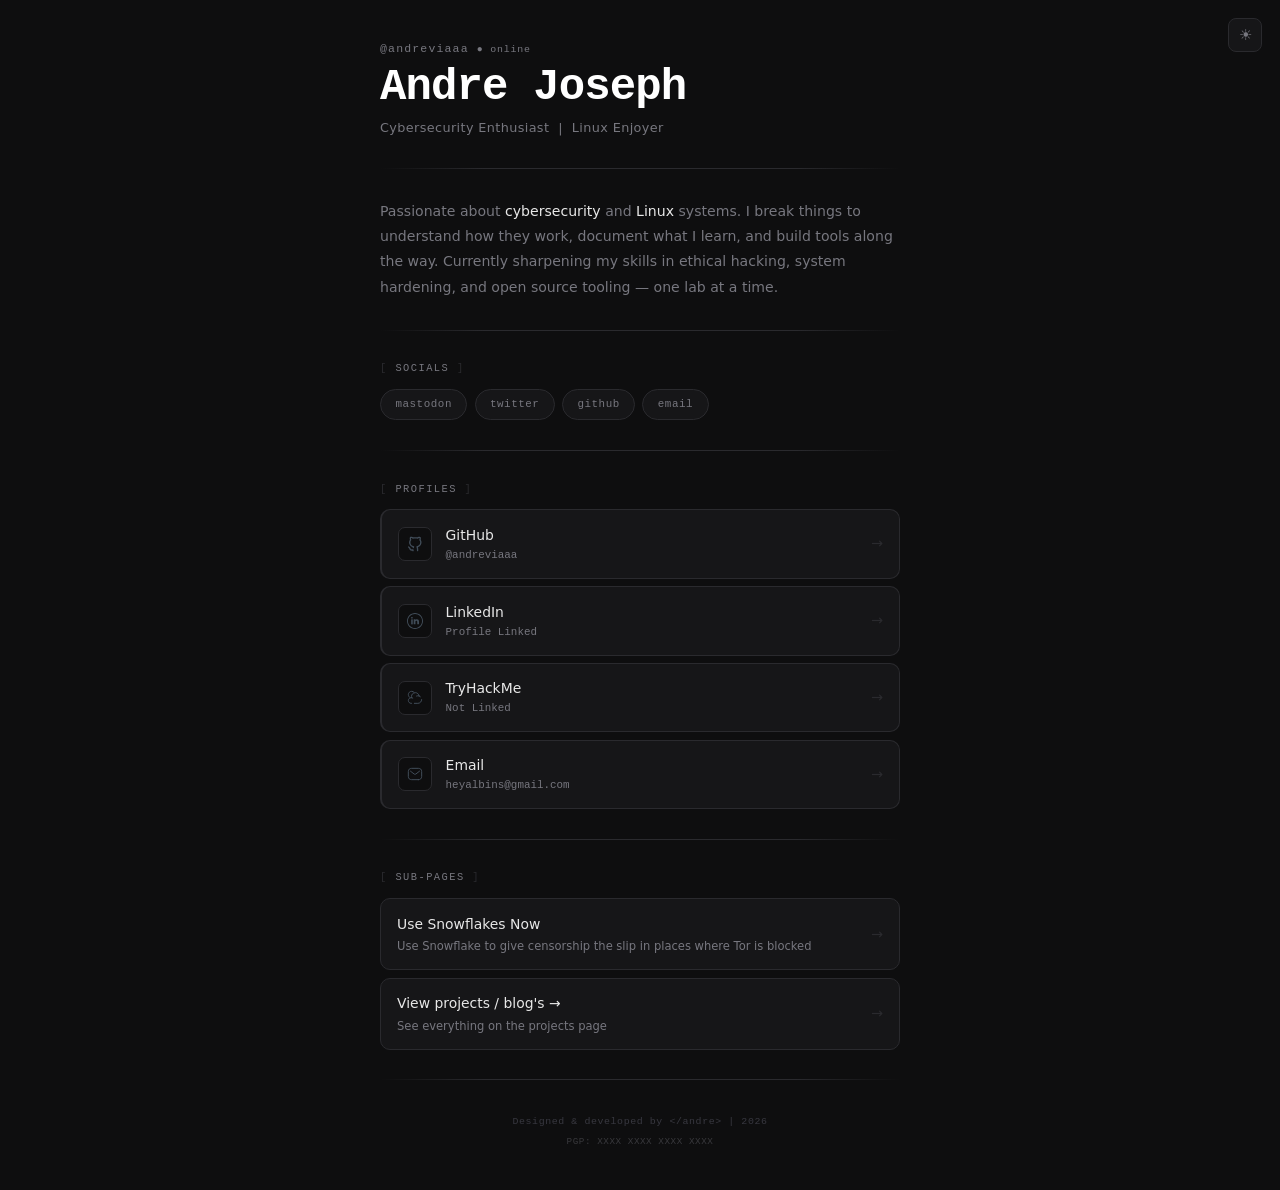
==== commit 0b1f3c50: "Add files via upload" ====
--- a/index.html
+++ b/index.html
@@ -40,7 +40,9 @@
         <main class="card">
             <!-- ── Header ── -->
             <header>
-                <p class="handle">@andreviaaa</p>
+                <p class="handle">
+                    @andreviaaa <span class="status">● online</span>
+                </p>
                 <h1 class="name">Andre Joseph</h1>
                 <p class="subheading">
                     Cybersecurity Enthusiast &nbsp;|&nbsp; Linux Enjoyer
@@ -231,6 +233,8 @@
 
             <footer class="footer">
                 Designed & developed by &lt;/andre&gt; | 2026
+                <br />
+                <span class="pgp">PGP: XXXX XXXX XXXX XXXX</span>
             </footer>
         </main>
 
--- a/assets/css/main.css
+++ b/assets/css/main.css
@@ -15,11 +15,94 @@
 html {
     scroll-behavior: smooth;
 }
-
+@keyframes blink {
+    0%,
+    100% {
+        opacity: 1;
+    }
+    50% {
+        opacity: 0.3;
+    }
+}
+/* ── Status badge ── */
+.status {
+    font-family: var(--mono);
+    font-size: 0.62rem;
+    color: var(--muted);
+    letter-spacing: 0.08em;
+}
+.status::first-letter {
+    color: #4caf50;
+    animation: blink 2s ease-in-out infinite;
+}
+.pgp {
+    font-family: var(--mono);
+    font-size: 0.58rem;
+    color: var(--muted);
+    letter-spacing: 0.06em;
+    margin-top: 0.3rem;
+    display: block;
+    filter: opacity(40%);
+}
 ::selection {
     background: var(--text);
     color: var(--bg);
 }
+/* ── Scrollbar ── */
+::-webkit-scrollbar {
+    width: 4px;
+}
+::-webkit-scrollbar-track {
+    background: var(--bg);
+}
+::-webkit-scrollbar-thumb {
+    background: var(--muted);
+    border-radius: 999px;
+}
+::-webkit-scrollbar-thumb:hover {
+    background: var(--text);
+}
+@keyframes glitch {
+    0% {
+        text-shadow: none;
+        transform: none;
+    }
+    10% {
+        text-shadow:
+            -2px 0 #ff00cc,
+            2px 0 #00ffff;
+        transform: skewX(-2deg);
+    }
+    12% {
+        text-shadow: none;
+        transform: none;
+    }
+    20% {
+        text-shadow:
+            2px 0 #ff00cc,
+            -2px 0 #00ffff;
+        transform: skewX(1deg);
+    }
+    22% {
+        text-shadow: none;
+        transform: none;
+    }
+    30% {
+        text-shadow:
+            -1px 0 #ff00cc,
+            1px 0 #00ffff;
+        transform: skewX(-1deg);
+    }
+    32% {
+        text-shadow: none;
+        transform: none;
+    }
+    100% {
+        text-shadow: none;
+        transform: none;
+    }
+}
+
 /* ── Focus ring ── */
 :focus-visible {
     outline: 1.5px solid var(--muted);
@@ -43,6 +126,8 @@
     --radius: 10px;
     --max-width: 520px;
     --trans: 0.2s ease;
+    --shimmer-from: #ffffff;
+    --shimmer-mid: #777777;
 }
 
 /* ── Variables: Light ── */
@@ -56,6 +141,8 @@
     --hover-bg: #f0f0f2;
     --hover-bd: #c0c0c8;
     --footer: #b0b0b8;
+    --shimmer-from: #000000;
+    --shimmer-mid: #555555;
 }
 
 /* ── Smooth theme transitions ── */
@@ -151,6 +238,14 @@
     text-transform: uppercase;
     margin-bottom: 0.75rem;
 }
+.section-label::before {
+    content: "[ ";
+    color: var(--border);
+}
+.section-label::after {
+    content: " ]";
+    color: var(--border);
+}
 
 /* ── Footer ── */
 .footer {
@@ -169,6 +264,11 @@
     color: var(--muted);
     letter-spacing: 0.1em;
     margin-bottom: 0.3rem;
+    transition: color var(--trans);
+    cursor: default;
+}
+.handle:hover {
+    color: var(--text);
 }
 .name {
     font-family: var(--mono);
@@ -177,6 +277,9 @@
     color: var(--highlight);
     letter-spacing: -0.02em;
     line-height: 1.1;
+    animation:
+        fadein 0.4s ease 0.05s both,
+        glitch 1.5s ease 0.8s 1 forwards;
 }
 .subheading {
     font-size: 0.8rem;
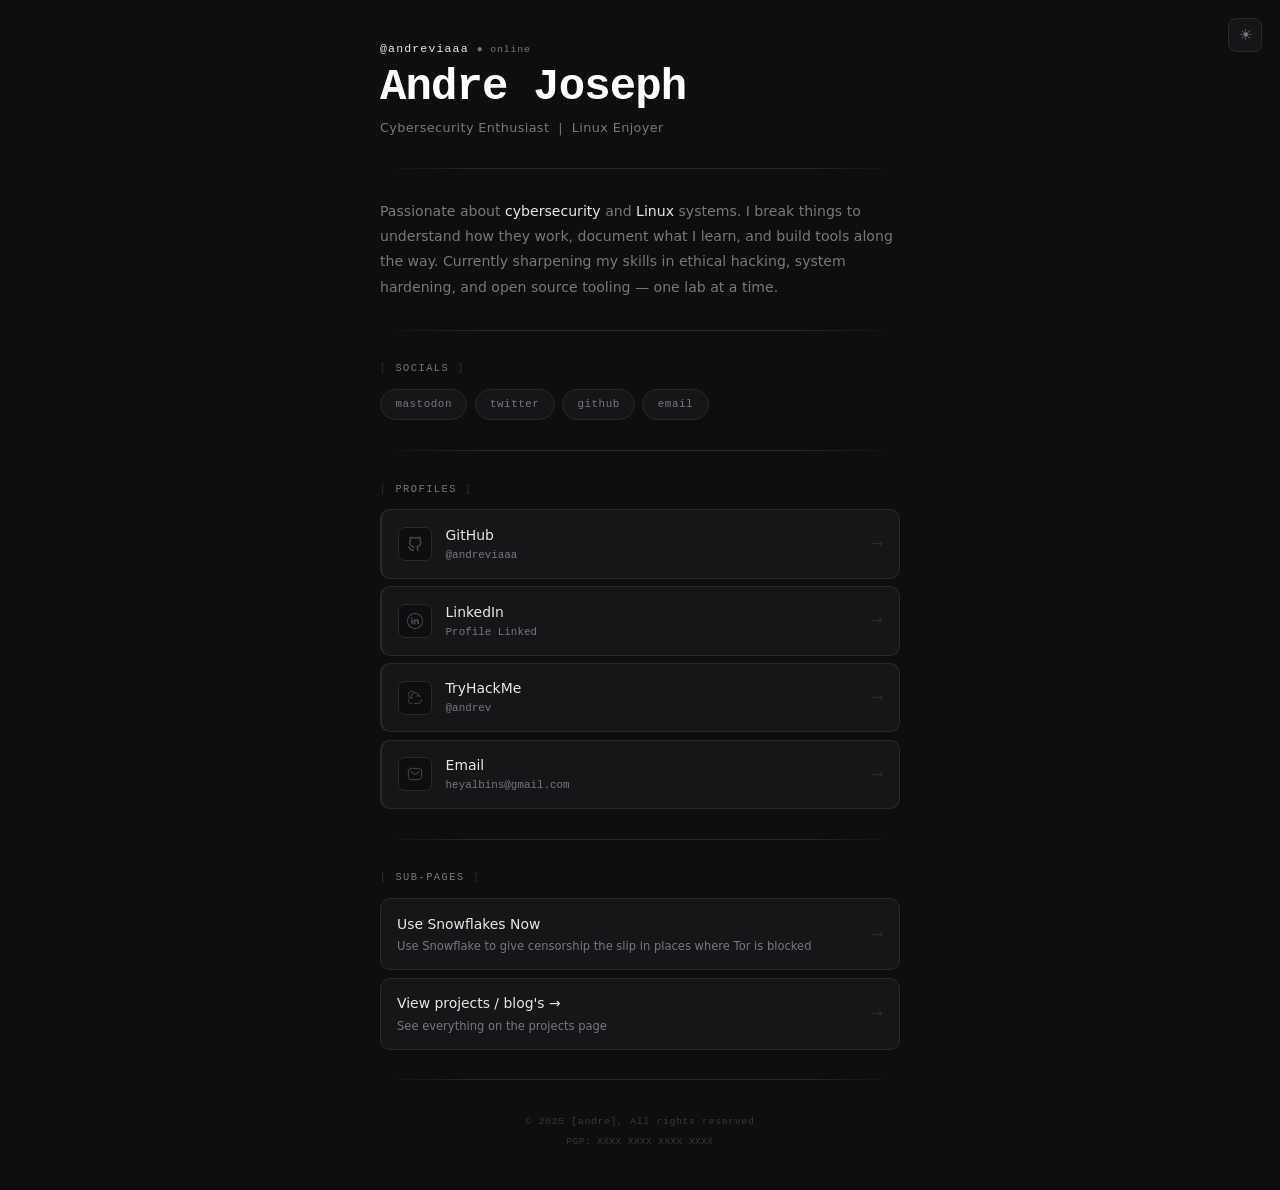
==== commit cc9f3a98: "Add files via upload" ====
--- a/index.html
+++ b/index.html
@@ -152,7 +152,7 @@
 
                     <a
                         class="link-item"
-                        href="#"
+                        href="https://tryhackme.com/p/andrev"
                         target="_blank"
                         rel="noopener noreferrer"
                     >
@@ -165,7 +165,7 @@
                             </div>
                             <div class="link-info">
                                 <span class="link-name">TryHackMe</span>
-                                <span class="link-handle">Not Linked</span>
+                                <span class="link-handle">@andrev</span>
                             </div>
                         </div>
                         <span class="link-arrow">→</span>
@@ -232,7 +232,7 @@
             <div class="divider"></div>
 
             <footer class="footer">
-                Designed & developed by &lt;/andre&gt; | 2026
+                © 2025 [andre], All rights reserved
                 <br />
                 <span class="pgp">PGP: XXXX XXXX XXXX XXXX</span>
             </footer>
--- a/assets/css/main.css
+++ b/assets/css/main.css
@@ -261,7 +261,7 @@
 .handle {
     font-family: var(--mono);
     font-size: 0.72rem;
-    color: var(--muted);
+    color: var(--text);
     letter-spacing: 0.1em;
     margin-bottom: 0.3rem;
     transition: color var(--trans);
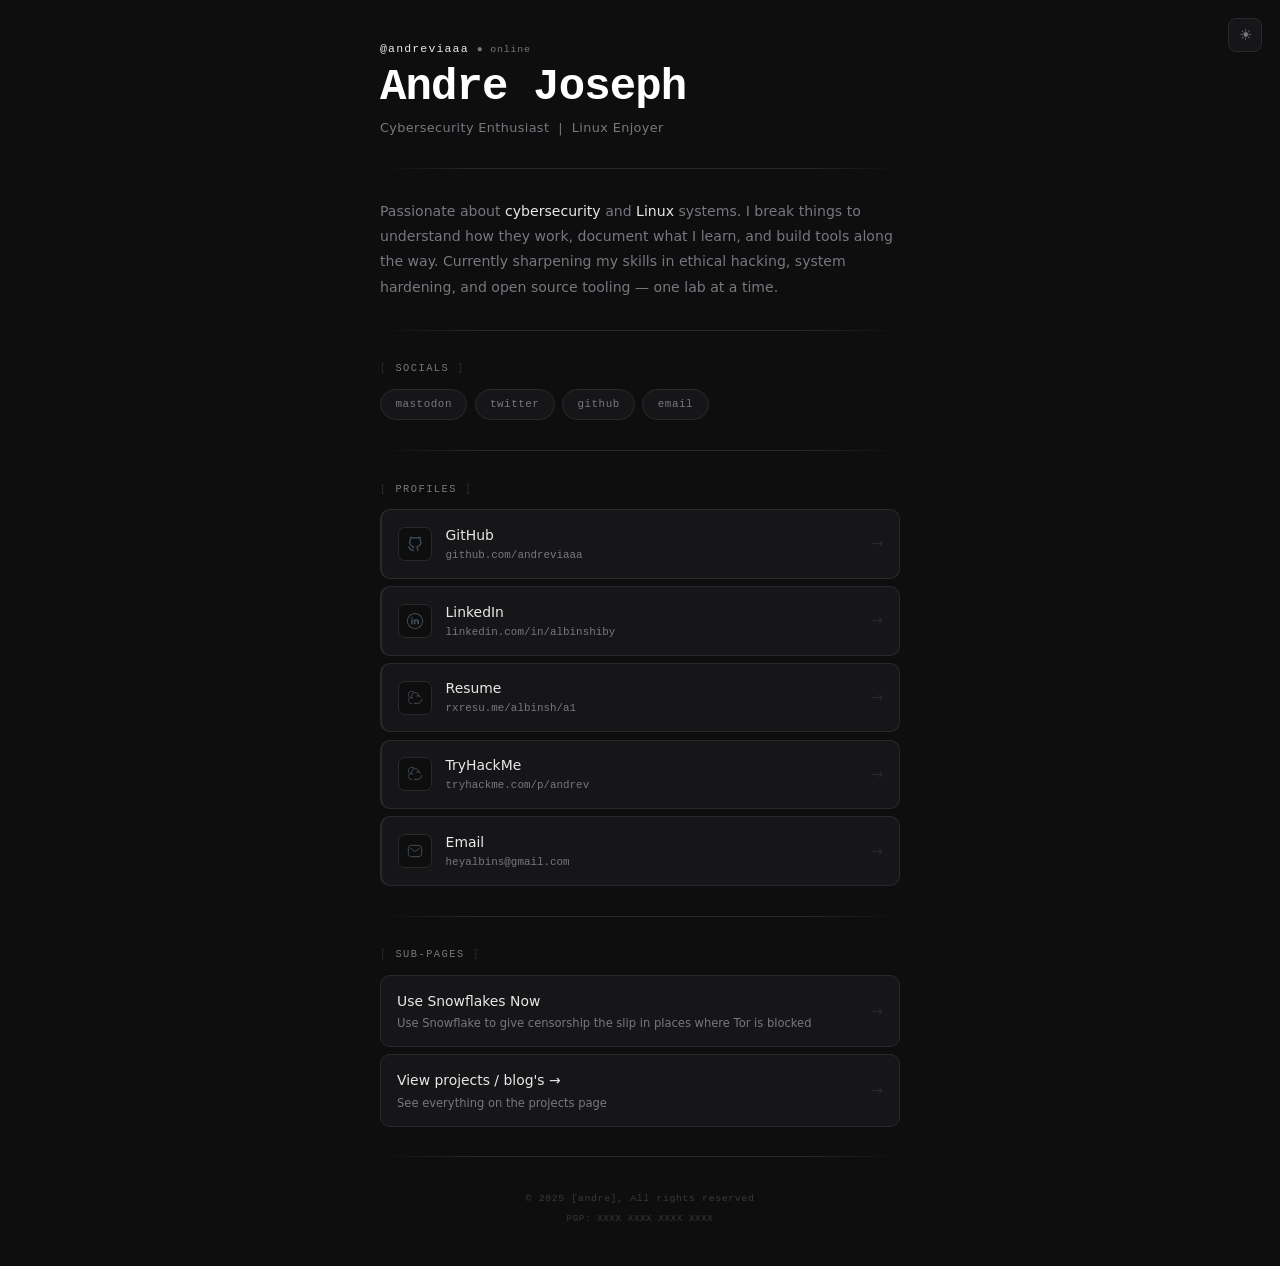
==== commit cff9242d: "Add files via upload" ====
--- a/index.html
+++ b/index.html
@@ -123,7 +123,7 @@
                             </div>
                             <div class="link-info">
                                 <span class="link-name">GitHub</span>
-                                <span class="link-handle">@andreviaaa</span>
+                                <span class="link-handle">github.com/andreviaaa</span>
                             </div>
                         </div>
                         <span class="link-arrow">→</span>
@@ -144,15 +144,15 @@
                             </div>
                             <div class="link-info">
                                 <span class="link-name">LinkedIn</span>
-                                <span class="link-handle">Profile Linked</span>
-                            </div>
-                        </div>
-                        <span class="link-arrow">→</span>
-                    </a>
-
-                    <a
-                        class="link-item"
-                        href="https://tryhackme.com/p/andrev"
+                                <span class="link-handle">linkedin.com/in/albinshiby</span>
+                            </div>
+                        </div>
+                        <span class="link-arrow">→</span>
+                    </a>
+
+                    <a
+                        class="link-item"
+                        href="https://rxresu.me/albinsh/a1"
                         target="_blank"
                         rel="noopener noreferrer"
                     >
@@ -164,8 +164,28 @@
                                 />
                             </div>
                             <div class="link-info">
+                                <span class="link-name">Resume</span>
+                                <span class="link-handle">rxresu.me/albinsh/a1</span>
+                            </div>
+                        </div>
+                        <span class="link-arrow">→</span>
+                    </a>
+                    <a
+                        class="link-item"
+                        href="https://tryhackme.com/p/andrev"
+                        target="_blank"
+                        rel="noopener noreferrer"
+                    >
+                        <div class="link-left">
+                            <div class="link-icon">
+                                <img
+                                    src="assets/icons/tryhackme.svg"
+                                    alt="TryHackMe"
+                                />
+                            </div>
+                            <div class="link-info">
                                 <span class="link-name">TryHackMe</span>
-                                <span class="link-handle">@andrev</span>
+                                <span class="link-handle">tryhackme.com/p/andrev</span>
                             </div>
                         </div>
                         <span class="link-arrow">→</span>
